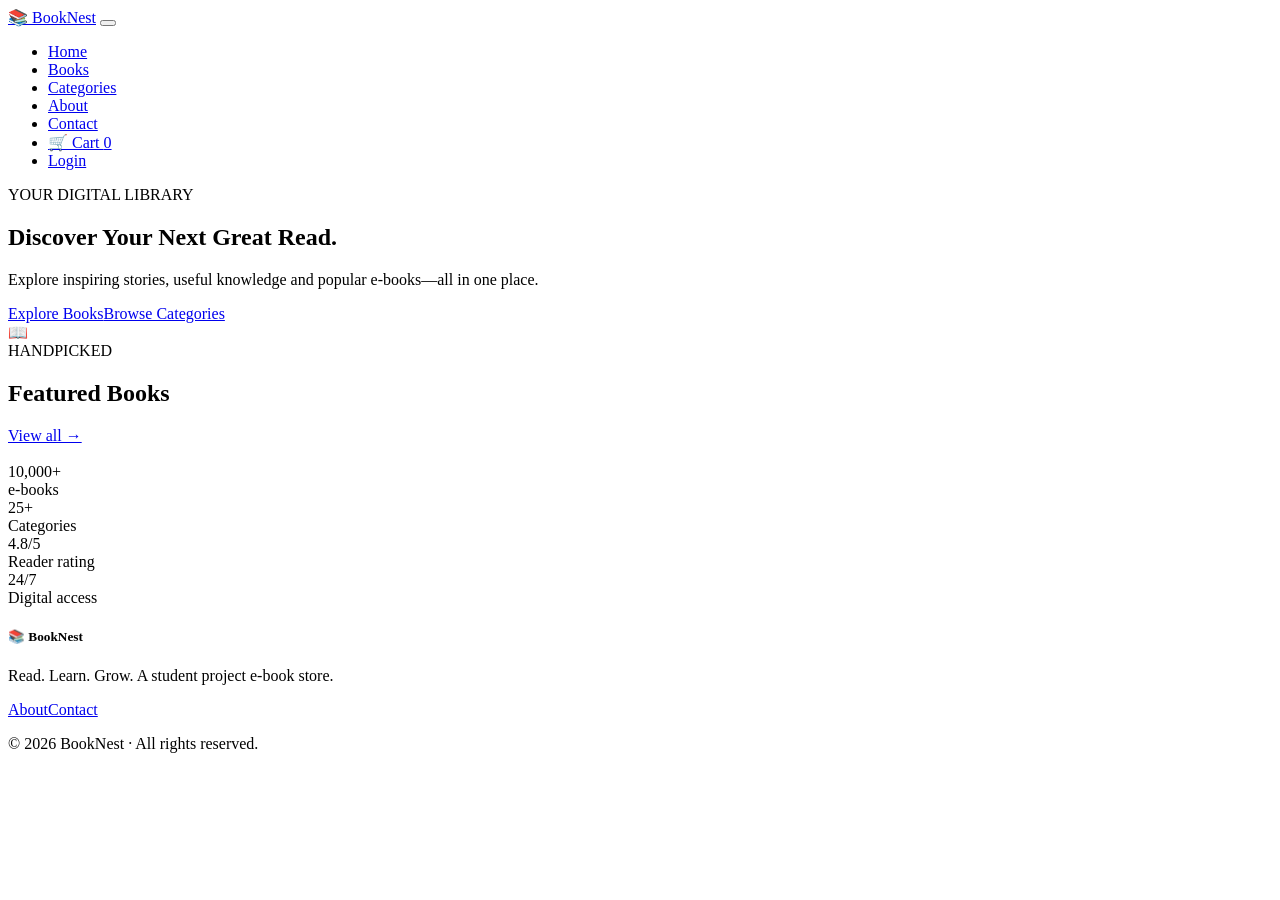
==== index.html @ 0b95d3c9 "Add files via upload" ====
<!doctype html><html lang="en">
<head>
    <meta charset="utf-8">
    <meta name="viewport" content="width=device-width,initial-scale=1">
    <title>Home | BookNest</title>
<link rel="stylesheet" href="css/bootstrap.min.css"><link rel="stylesheet" href="css/style.css"></head><body><nav class="navbar navbar-expand-lg bg-white sticky-top"><div class="container">
<a class="navbar-brand" href="index.html">📚 BookNest</a>
<button class="navbar-toggler" type="button" data-bs-toggle="collapse" data-bs-target="#nav"><span class="navbar-toggler-icon"></span></button>
<div class="collapse navbar-collapse" id="nav"><ul class="navbar-nav ms-auto align-items-lg-center gap-lg-2">
<li class="nav-item"><a class="nav-link active" href="index.html">Home</a></li>
<li class="nav-item"><a class="nav-link " href="books.html">Books</a></li>
<li class="nav-item"><a class="nav-link " href="categories.html">Categories</a></li>
<li class="nav-item"><a class="nav-link " href="about.html">About</a></li>
<li class="nav-item"><a class="nav-link " href="contact.html">Contact</a></li>
<li class="nav-item"><a class="nav-link" href="cart.html">🛒 Cart <span class="badge text-bg-primary cart-count">0</span></a></li>
<li class="nav-item"><a class="btn btn-outline-primary btn-sm px-3" href="login.html">Login</a></li>
</ul></div></div></nav><section class="hero"><div class="container"><div class="row align-items-center g-5"><div class="col-lg-7"><div class="eyebrow">YOUR DIGITAL LIBRARY</div><h1>Discover Your Next <span>Great Read.</span></h1><p class="lead text-secondary mt-4">Explore inspiring stories, useful knowledge and popular e-books—all in one place.</p><div class="mt-4"><a href="books.html" class="btn btn-primary btn-lg me-2">Explore Books</a><a href="categories.html" class="btn btn-outline-primary btn-lg">Browse Categories</a></div></div><div class="col-lg-5"><div class="hero-book">📖</div></div></div></div></section>
<section class="section-pad"><div class="container"><div class="d-flex justify-content-between align-items-end mb-4"><div><div class="eyebrow">HANDPICKED</div><h2 class="section-title">Featured Books</h2></div><a href="books.html" class="text-decoration-none fw-bold">View all →</a></div><div id="featuredBooks" class="row row-cols-1 row-cols-sm-2 row-cols-lg-4 g-4"></div></div></section><br>

<section class="stat-strip py-5"><div class="container"><div class="row text-center g-4"><div class="col-6 col-lg-3"><div class="stat-number">10,000+</div><div>e-books</div></div><div class="col-6 col-lg-3"><div class="stat-number">25+</div><div>Categories</div></div><div class="col-6 col-lg-3"><div class="stat-number">4.8/5</div><div>Reader rating</div></div><div class="col-6 col-lg-3"><div class="stat-number">24/7</div><div>Digital access</div></div></div></div></section><footer><div class="container"><div class="row g-4"><div class="col-md-6"><h5 class="text-white">📚 BookNest</h5><p>Read. Learn. Grow. A student project e-book store.</p></div><div class="col-md-6 text-md-end"><a href="about.html" class="text-decoration-none text-light me-3">About</a><a href="contact.html" class="text-decoration-none text-light">Contact</a><p class="mt-3 mb-0 small">© 2026 BookNest · All rights reserved.</p></div></div></div></footer>
<script src="bootstrap.bundle.min.js"></script><script src="js/script.js"></script></body></html>
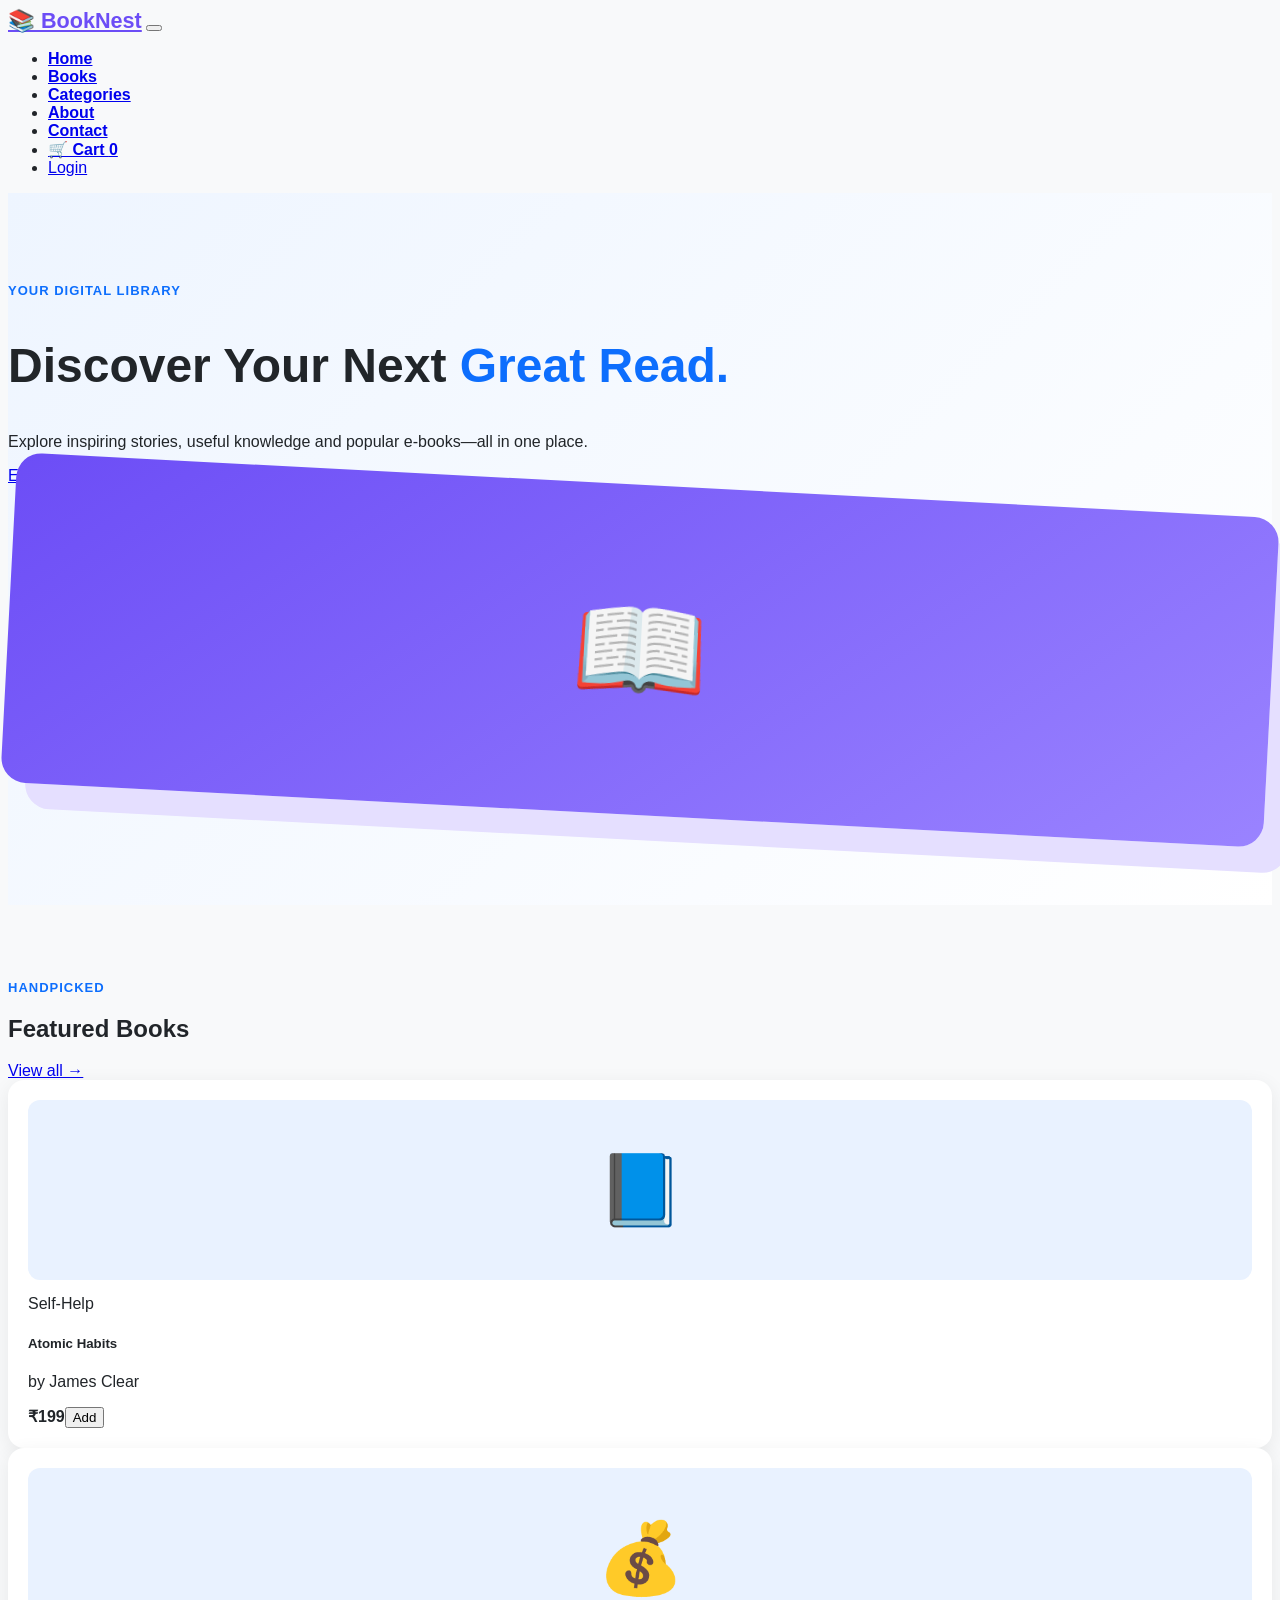
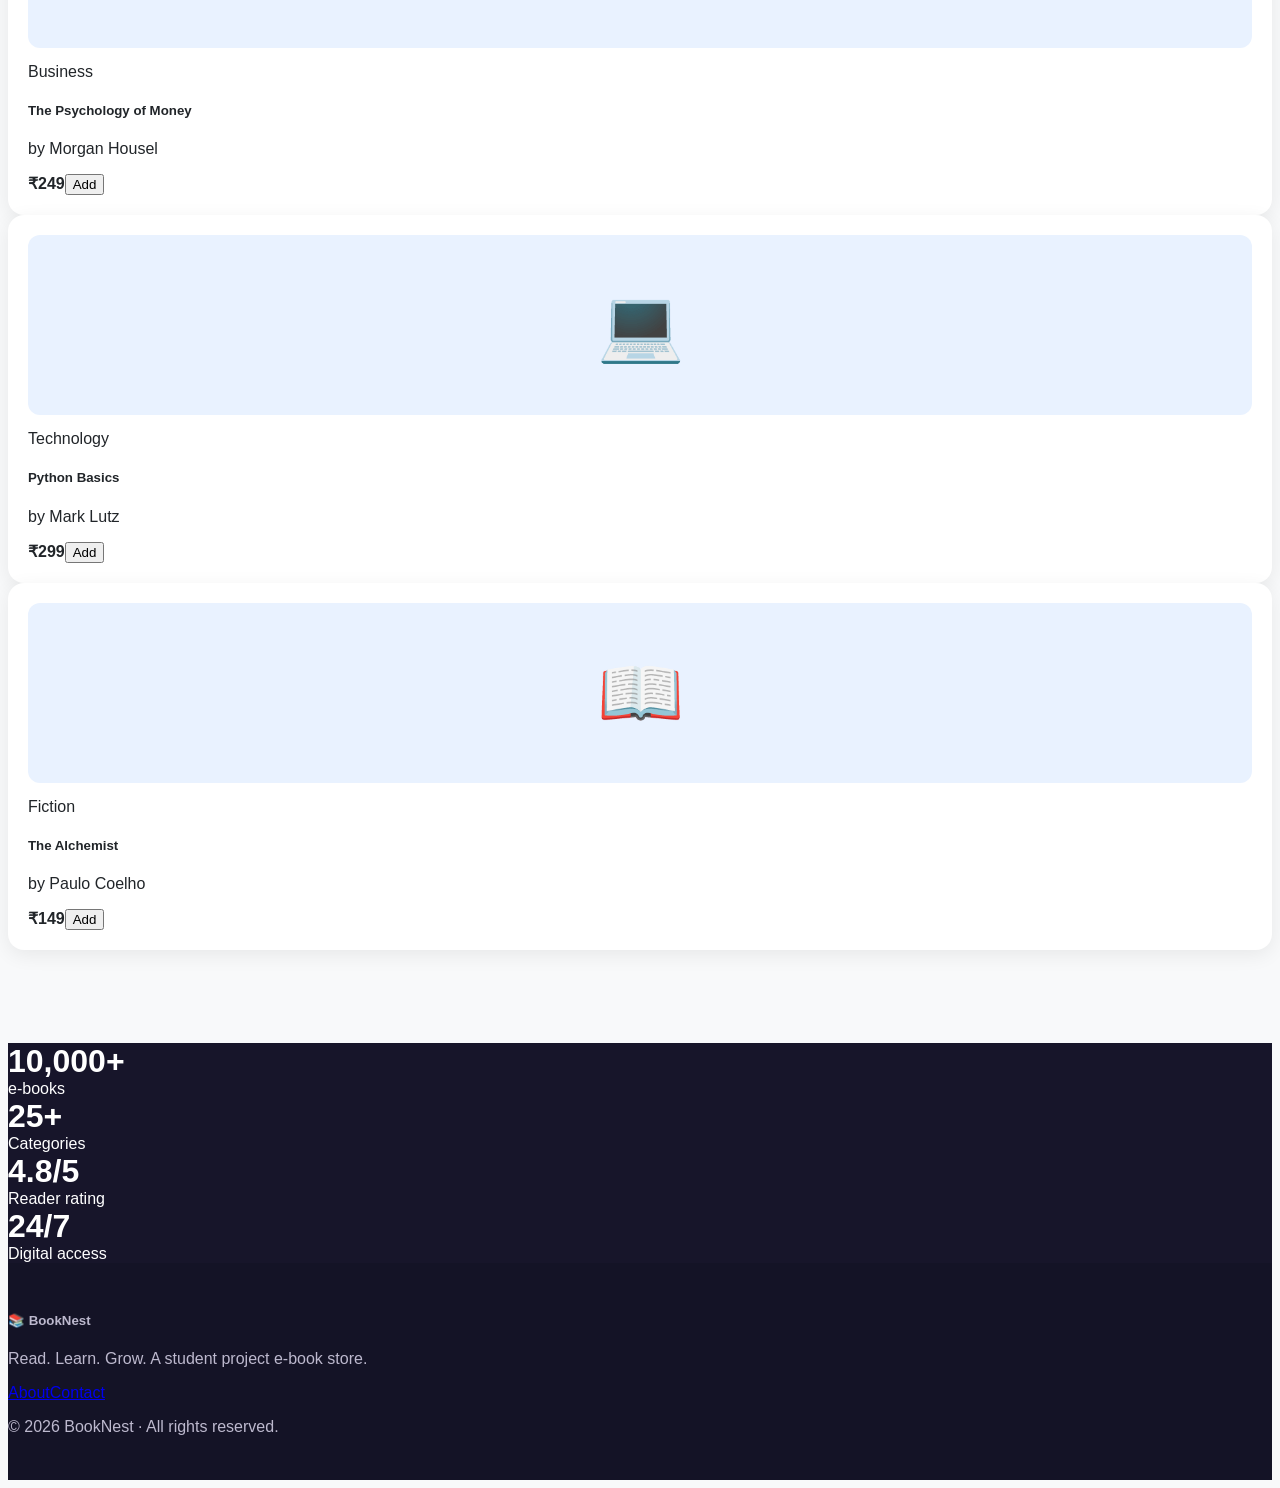
==== commit 55292886: "Initial commit" ====
--- a/index.html
+++ b/index.html
@@ -1,21 +1,21 @@
-<!doctype html><html lang="en">
-<head>
-    <meta charset="utf-8">
-    <meta name="viewport" content="width=device-width,initial-scale=1">
-    <title>Home | BookNest</title>
-<link rel="stylesheet" href="css/bootstrap.min.css"><link rel="stylesheet" href="css/style.css"></head><body><nav class="navbar navbar-expand-lg bg-white sticky-top"><div class="container">
-<a class="navbar-brand" href="index.html">📚 BookNest</a>
-<button class="navbar-toggler" type="button" data-bs-toggle="collapse" data-bs-target="#nav"><span class="navbar-toggler-icon"></span></button>
-<div class="collapse navbar-collapse" id="nav"><ul class="navbar-nav ms-auto align-items-lg-center gap-lg-2">
-<li class="nav-item"><a class="nav-link active" href="index.html">Home</a></li>
-<li class="nav-item"><a class="nav-link " href="books.html">Books</a></li>
-<li class="nav-item"><a class="nav-link " href="categories.html">Categories</a></li>
-<li class="nav-item"><a class="nav-link " href="about.html">About</a></li>
-<li class="nav-item"><a class="nav-link " href="contact.html">Contact</a></li>
-<li class="nav-item"><a class="nav-link" href="cart.html">🛒 Cart <span class="badge text-bg-primary cart-count">0</span></a></li>
-<li class="nav-item"><a class="btn btn-outline-primary btn-sm px-3" href="login.html">Login</a></li>
-</ul></div></div></nav><section class="hero"><div class="container"><div class="row align-items-center g-5"><div class="col-lg-7"><div class="eyebrow">YOUR DIGITAL LIBRARY</div><h1>Discover Your Next <span>Great Read.</span></h1><p class="lead text-secondary mt-4">Explore inspiring stories, useful knowledge and popular e-books—all in one place.</p><div class="mt-4"><a href="books.html" class="btn btn-primary btn-lg me-2">Explore Books</a><a href="categories.html" class="btn btn-outline-primary btn-lg">Browse Categories</a></div></div><div class="col-lg-5"><div class="hero-book">📖</div></div></div></div></section>
-<section class="section-pad"><div class="container"><div class="d-flex justify-content-between align-items-end mb-4"><div><div class="eyebrow">HANDPICKED</div><h2 class="section-title">Featured Books</h2></div><a href="books.html" class="text-decoration-none fw-bold">View all →</a></div><div id="featuredBooks" class="row row-cols-1 row-cols-sm-2 row-cols-lg-4 g-4"></div></div></section><br>
-
-<section class="stat-strip py-5"><div class="container"><div class="row text-center g-4"><div class="col-6 col-lg-3"><div class="stat-number">10,000+</div><div>e-books</div></div><div class="col-6 col-lg-3"><div class="stat-number">25+</div><div>Categories</div></div><div class="col-6 col-lg-3"><div class="stat-number">4.8/5</div><div>Reader rating</div></div><div class="col-6 col-lg-3"><div class="stat-number">24/7</div><div>Digital access</div></div></div></div></section><footer><div class="container"><div class="row g-4"><div class="col-md-6"><h5 class="text-white">📚 BookNest</h5><p>Read. Learn. Grow. A student project e-book store.</p></div><div class="col-md-6 text-md-end"><a href="about.html" class="text-decoration-none text-light me-3">About</a><a href="contact.html" class="text-decoration-none text-light">Contact</a><p class="mt-3 mb-0 small">© 2026 BookNest · All rights reserved.</p></div></div></div></footer>
-<script src="bootstrap.bundle.min.js"></script><script src="js/script.js"></script></body></html>
+<!doctype html><html lang="en">
+<head>
+    <meta charset="utf-8">
+    <meta name="viewport" content="width=device-width,initial-scale=1">
+    <title>Home | BookNest</title>
+<link rel="stylesheet" href="css/bootstrap.min.css"><link rel="stylesheet" href="css/style.css"></head><body><nav class="navbar navbar-expand-lg bg-white sticky-top"><div class="container">
+<a class="navbar-brand" href="index.html">📚 BookNest</a>
+<button class="navbar-toggler" type="button" data-bs-toggle="collapse" data-bs-target="#nav"><span class="navbar-toggler-icon"></span></button>
+<div class="collapse navbar-collapse" id="nav"><ul class="navbar-nav ms-auto align-items-lg-center gap-lg-2">
+<li class="nav-item"><a class="nav-link active" href="index.html">Home</a></li>
+<li class="nav-item"><a class="nav-link " href="books.html">Books</a></li>
+<li class="nav-item"><a class="nav-link " href="categories.html">Categories</a></li>
+<li class="nav-item"><a class="nav-link " href="about.html">About</a></li>
+<li class="nav-item"><a class="nav-link " href="contact.html">Contact</a></li>
+<li class="nav-item"><a class="nav-link" href="cart.html">🛒 Cart <span class="badge text-bg-primary cart-count">0</span></a></li>
+<li class="nav-item"><a class="btn btn-outline-primary btn-sm px-3" href="login.html">Login</a></li>
+</ul></div></div></nav><section class="hero"><div class="container"><div class="row align-items-center g-5"><div class="col-lg-7"><div class="eyebrow">YOUR DIGITAL LIBRARY</div><h1>Discover Your Next <span>Great Read.</span></h1><p class="lead text-secondary mt-4">Explore inspiring stories, useful knowledge and popular e-books—all in one place.</p><div class="mt-4"><a href="books.html" class="btn btn-primary btn-lg me-2">Explore Books</a><a href="categories.html" class="btn btn-outline-primary btn-lg">Browse Categories</a></div></div><div class="col-lg-5"><div class="hero-book">📖</div></div></div></div></section>
+<section class="section-pad"><div class="container"><div class="d-flex justify-content-between align-items-end mb-4"><div><div class="eyebrow">HANDPICKED</div><h2 class="section-title">Featured Books</h2></div><a href="books.html" class="text-decoration-none fw-bold">View all →</a></div><div id="featuredBooks" class="row row-cols-1 row-cols-sm-2 row-cols-lg-4 g-4"></div></div></section><br>
+
+<section class="stat-strip py-5"><div class="container"><div class="row text-center g-4"><div class="col-6 col-lg-3"><div class="stat-number">10,000+</div><div>e-books</div></div><div class="col-6 col-lg-3"><div class="stat-number">25+</div><div>Categories</div></div><div class="col-6 col-lg-3"><div class="stat-number">4.8/5</div><div>Reader rating</div></div><div class="col-6 col-lg-3"><div class="stat-number">24/7</div><div>Digital access</div></div></div></div></section><footer><div class="container"><div class="row g-4"><div class="col-md-6"><h5 class="text-white">📚 BookNest</h5><p>Read. Learn. Grow. A student project e-book store.</p></div><div class="col-md-6 text-md-end"><a href="about.html" class="text-decoration-none text-light me-3">About</a><a href="contact.html" class="text-decoration-none text-light">Contact</a><p class="mt-3 mb-0 small">© 2026 BookNest · All rights reserved.</p></div></div></div></footer>
+<script src="bootstrap.bundle.min.js"></script><script src="js/script.js"></script></body></html>
--- a/css/style.css
+++ b/css/style.css
@@ -0,0 +1,22 @@
+
+:root{--primary:#6c4df6;--secondary:#ffb84d;--dark:#17152a;--soft:#f7f5ff}
+body{font-family:Arial,sans-serif;background:#f8f9fa;color:#212529;display:flex;flex-direction:column;min-height:100vh}
+.navbar-brand{font-weight:700}
+.navbar-brand{font-weight:800;color:var(--primary)!important;font-size:1.35rem}
+.nav-link{font-weight:600}
+.hero{padding:90px 0;background:linear-gradient(135deg,#eef5ff,#fff)}
+.hero h1{font-size:48px;font-weight:700}.hero h1 span{color:#0d6efd}
+.hero-book{min-height:330px;background:linear-gradient(145deg,#6c4df6,#9a83ff);border-radius:25px;display:flex;align-items:center;justify-content:center;color:white;font-size:110px;box-shadow:25px 25px 0 #e5dfff;transform:rotate(3deg)}
+.section-pad{padding:75px 0}
+.page-banner{padding:55px 0;background:#eef5ff}
+.eyebrow{font-size:13px;font-weight:700;color:#0d6efd;letter-spacing:1px}
+.section-title{font-weight:700}
+.book-card,.feature-card,.category-card,.form-card{background:#fff;border-radius:16px;padding:20px;box-shadow:0 5px 20px rgba(0,0,0,.07);height:100%}
+.book-cover{height:180px;border-radius:12px;background:#e9f2ff;display:flex;align-items:center;justify-content:center;font-size:70px;margin-bottom:15px}
+.stat-strip{background:var(--dark);color:#fff}
+.stat-number{font-size:2rem;font-weight:800}
+footer{background:#141326;color:#bdb9ce;padding:28px 0;margin-top:auto}
+.form-control,.form-select{margin-bottom:12px}.error-msg{font-size:14px;color:#dc3545;margin-top:-5px;margin-bottom:10px}
+.success-box{display:none}
+.category-card{text-decoration:none;color:inherit}
+.category-icon{font-size:45px;margin-bottom:10px}
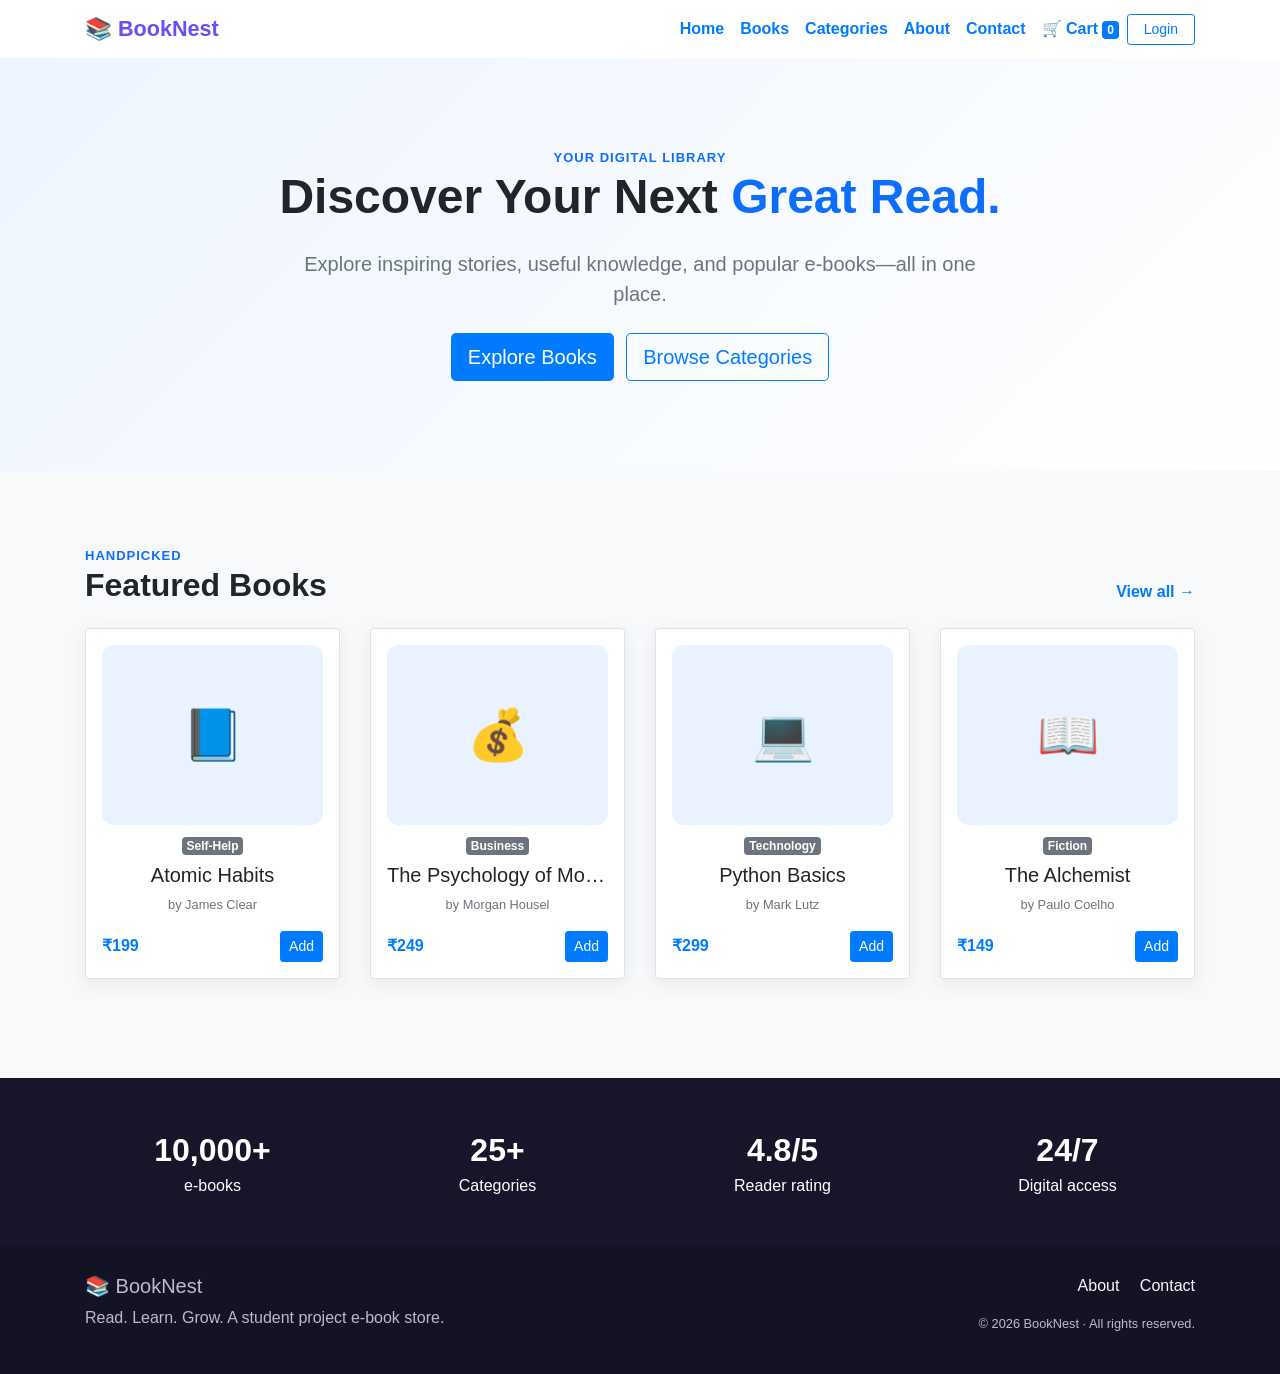
==== commit 59746c5d: "refactor: downgrade Bootstrap to v4.2.1 and add custom site-wide CSS and JavaScript files" ====
--- a/index.html
+++ b/index.html
@@ -1,21 +1,110 @@
-<!doctype html><html lang="en">
+<!doctype html>
+<html lang="en">
 <head>
     <meta charset="utf-8">
-    <meta name="viewport" content="width=device-width,initial-scale=1">
+    <meta name="viewport" content="width=device-width, initial-scale=1">
     <title>Home | BookNest</title>
-<link rel="stylesheet" href="css/bootstrap.min.css"><link rel="stylesheet" href="css/style.css"></head><body><nav class="navbar navbar-expand-lg bg-white sticky-top"><div class="container">
-<a class="navbar-brand" href="index.html">📚 BookNest</a>
-<button class="navbar-toggler" type="button" data-bs-toggle="collapse" data-bs-target="#nav"><span class="navbar-toggler-icon"></span></button>
-<div class="collapse navbar-collapse" id="nav"><ul class="navbar-nav ms-auto align-items-lg-center gap-lg-2">
-<li class="nav-item"><a class="nav-link active" href="index.html">Home</a></li>
-<li class="nav-item"><a class="nav-link " href="books.html">Books</a></li>
-<li class="nav-item"><a class="nav-link " href="categories.html">Categories</a></li>
-<li class="nav-item"><a class="nav-link " href="about.html">About</a></li>
-<li class="nav-item"><a class="nav-link " href="contact.html">Contact</a></li>
-<li class="nav-item"><a class="nav-link" href="cart.html">🛒 Cart <span class="badge text-bg-primary cart-count">0</span></a></li>
-<li class="nav-item"><a class="btn btn-outline-primary btn-sm px-3" href="login.html">Login</a></li>
-</ul></div></div></nav><section class="hero"><div class="container"><div class="row align-items-center g-5"><div class="col-lg-7"><div class="eyebrow">YOUR DIGITAL LIBRARY</div><h1>Discover Your Next <span>Great Read.</span></h1><p class="lead text-secondary mt-4">Explore inspiring stories, useful knowledge and popular e-books—all in one place.</p><div class="mt-4"><a href="books.html" class="btn btn-primary btn-lg me-2">Explore Books</a><a href="categories.html" class="btn btn-outline-primary btn-lg">Browse Categories</a></div></div><div class="col-lg-5"><div class="hero-book">📖</div></div></div></div></section>
-<section class="section-pad"><div class="container"><div class="d-flex justify-content-between align-items-end mb-4"><div><div class="eyebrow">HANDPICKED</div><h2 class="section-title">Featured Books</h2></div><a href="books.html" class="text-decoration-none fw-bold">View all →</a></div><div id="featuredBooks" class="row row-cols-1 row-cols-sm-2 row-cols-lg-4 g-4"></div></div></section><br>
+    <link href="bootstrap4.2.1/css/bootstrap.min.css" rel="stylesheet">
+    <link href="css/style.css" rel="stylesheet">
+</head>
+<body>
+    <!-- Navbar -->
+    <nav class="navbar navbar-expand-lg bg-white sticky-top">
+        <div class="container">
+            <a class="navbar-brand" href="index.html">📚 BookNest</a>
+            <button class="navbar-toggler" type="button" data-toggle="collapse" data-target="#nav">
+                <span class="navbar-toggler-icon"></span>
+            </button>
+            <div class="collapse navbar-collapse" id="nav">
+                <ul class="navbar-nav ml-auto align-items-center">
+                    <li class="nav-item"><a class="nav-link active" href="index.html">Home</a></li>
+                    <li class="nav-item"><a class="nav-link" href="books.html">Books</a></li>
+                    <li class="nav-item"><a class="nav-link" href="categories.html">Categories</a></li>
+                    <li class="nav-item"><a class="nav-link" href="about.html">About</a></li>
+                    <li class="nav-item"><a class="nav-link" href="contact.html">Contact</a></li>
+                    <li class="nav-item"><a class="nav-link" href="cart.html">🛒 Cart <span class="badge badge-primary cart-count">0</span></a></li>
+                    <li class="nav-item"><a class="btn btn-outline-primary btn-sm px-3" href="login.html">Login</a></li>
+                </ul>
+            </div>
+        </div>
+    </nav>
 
-<section class="stat-strip py-5"><div class="container"><div class="row text-center g-4"><div class="col-6 col-lg-3"><div class="stat-number">10,000+</div><div>e-books</div></div><div class="col-6 col-lg-3"><div class="stat-number">25+</div><div>Categories</div></div><div class="col-6 col-lg-3"><div class="stat-number">4.8/5</div><div>Reader rating</div></div><div class="col-6 col-lg-3"><div class="stat-number">24/7</div><div>Digital access</div></div></div></div></section><footer><div class="container"><div class="row g-4"><div class="col-md-6"><h5 class="text-white">📚 BookNest</h5><p>Read. Learn. Grow. A student project e-book store.</p></div><div class="col-md-6 text-md-end"><a href="about.html" class="text-decoration-none text-light me-3">About</a><a href="contact.html" class="text-decoration-none text-light">Contact</a><p class="mt-3 mb-0 small">© 2026 BookNest · All rights reserved.</p></div></div></div></footer>
-<script src="bootstrap.bundle.min.js"></script><script src="js/script.js"></script></body></html>
+    <!-- Hero Section (No Image) -->
+    <section class="hero text-center">
+        <div class="container">
+            <div class="row justify-content-center">
+                <div class="col-lg-8">
+                    <div class="eyebrow">YOUR DIGITAL LIBRARY</div>
+                    <h1 class="mb-4">Discover Your Next <span>Great Read.</span></h1>
+                    <p class="lead text-secondary mb-4">Explore inspiring stories, useful knowledge, and popular e-books—all in one place.</p>
+                    <div>
+                        <a href="books.html" class="btn btn-primary btn-lg mr-2">Explore Books</a>
+                        <a href="categories.html" class="btn btn-outline-primary btn-lg">Browse Categories</a>
+                    </div>
+                </div>
+            </div>
+        </div>
+    </section>
+
+    <!-- Featured Books Section -->
+    <section class="section-pad">
+        <div class="container">
+            <div class="d-flex justify-content-between align-items-end mb-4">
+                <div>
+                    <div class="eyebrow">HANDPICKED</div>
+                    <h2 class="section-title m-0">Featured Books</h2>
+                </div>
+                <a href="books.html" class="font-weight-bold">View all →</a>
+            </div>
+            <div id="featuredBooks" class="row">
+                <!-- Dynamically filled by script.js -->
+            </div>
+        </div>
+    </section>
+
+    <!-- Stats Strip -->
+    <section class="stat-strip py-5 text-center">
+        <div class="container">
+            <div class="row">
+                <div class="col-6 col-lg-3">
+                    <div class="stat-number">10,000+</div>
+                    <div>e-books</div>
+                </div>
+                <div class="col-6 col-lg-3">
+                    <div class="stat-number">25+</div>
+                    <div>Categories</div>
+                </div>
+                <div class="col-6 col-lg-3">
+                    <div class="stat-number">4.8/5</div>
+                    <div>Reader rating</div>
+                </div>
+                <div class="col-6 col-lg-3">
+                    <div class="stat-number">24/7</div>
+                    <div>Digital access</div>
+                </div>
+            </div>
+        </div>
+    </section>
+
+    <!-- Footer -->
+    <footer>
+        <div class="container">
+            <div class="row">
+                <div class="col-md-6">
+                    <h5>📚 BookNest</h5>
+                    <p>Read. Learn. Grow. A student project e-book store.</p>
+                </div>
+                <div class="col-md-6 text-md-right">
+                    <a href="about.html" class="text-light mr-3">About</a>
+                    <a href="contact.html" class="text-light">Contact</a>
+                    <p class="mt-3 mb-0 small">© 2026 BookNest · All rights reserved.</p>
+                </div>
+            </div>
+        </div>
+    </footer>
+
+    <script src="jquery-3.7.1.min.js"></script>
+    <script src="bootstrap4.2.1/js/bootstrap.bundle.min.js"></script>
+    <script src="js/script.js"></script>
+</body>
+</html>
--- a/css/style.css
+++ b/css/style.css
@@ -1,22 +1,116 @@
+:root {
+  --primary: #6c4df6;
+  --secondary: #ffb84d;
+  --dark: #17152a;
+  --soft: #f7f5ff;
+}
 
-:root{--primary:#6c4df6;--secondary:#ffb84d;--dark:#17152a;--soft:#f7f5ff}
-body{font-family:Arial,sans-serif;background:#f8f9fa;color:#212529;display:flex;flex-direction:column;min-height:100vh}
-.navbar-brand{font-weight:700}
-.navbar-brand{font-weight:800;color:var(--primary)!important;font-size:1.35rem}
-.nav-link{font-weight:600}
-.hero{padding:90px 0;background:linear-gradient(135deg,#eef5ff,#fff)}
-.hero h1{font-size:48px;font-weight:700}.hero h1 span{color:#0d6efd}
-.hero-book{min-height:330px;background:linear-gradient(145deg,#6c4df6,#9a83ff);border-radius:25px;display:flex;align-items:center;justify-content:center;color:white;font-size:110px;box-shadow:25px 25px 0 #e5dfff;transform:rotate(3deg)}
-.section-pad{padding:75px 0}
-.page-banner{padding:55px 0;background:#eef5ff}
-.eyebrow{font-size:13px;font-weight:700;color:#0d6efd;letter-spacing:1px}
-.section-title{font-weight:700}
-.book-card,.feature-card,.category-card,.form-card{background:#fff;border-radius:16px;padding:20px;box-shadow:0 5px 20px rgba(0,0,0,.07);height:100%}
-.book-cover{height:180px;border-radius:12px;background:#e9f2ff;display:flex;align-items:center;justify-content:center;font-size:70px;margin-bottom:15px}
-.stat-strip{background:var(--dark);color:#fff}
-.stat-number{font-size:2rem;font-weight:800}
-footer{background:#141326;color:#bdb9ce;padding:28px 0;margin-top:auto}
-.form-control,.form-select{margin-bottom:12px}.error-msg{font-size:14px;color:#dc3545;margin-top:-5px;margin-bottom:10px}
-.success-box{display:none}
-.category-card{text-decoration:none;color:inherit}
-.category-icon{font-size:45px;margin-bottom:10px}
+body {
+  font-family: Arial, sans-serif;
+  background: #f8f9fa;
+  color: #212529;
+  display: flex;
+  flex-direction: column;
+  min-height: 100vh;
+}
+
+.navbar-brand {
+  font-weight: 800;
+  color: var(--primary) !important;
+  font-size: 1.35rem;
+}
+
+.nav-link {
+  font-weight: 600;
+}
+
+.hero {
+  padding: 90px 0;
+  background: linear-gradient(135deg, #eef5ff, #fff);
+}
+
+.hero h1 {
+  font-size: 48px;
+  font-weight: 700;
+}
+
+.hero h1 span {
+  color: #0d6efd;
+}
+
+.section-pad {
+  padding: 75px 0;
+}
+
+.page-banner {
+  padding: 55px 0;
+  background: #eef5ff;
+}
+
+.eyebrow {
+  font-size: 13px;
+  font-weight: 700;
+  color: #0d6efd;
+  letter-spacing: 1px;
+}
+
+.section-title {
+  font-weight: 700;
+}
+
+.book-card, .feature-card, .category-card, .form-card {
+  background: #fff;
+  border-radius: 16px;
+  padding: 20px;
+  box-shadow: 0 5px 20px rgba(0,0,0,.07);
+  height: 100%;
+}
+
+.book-cover {
+  height: 180px;
+  border-radius: 12px;
+  background: #e9f2ff;
+  display: flex;
+  align-items: center;
+  justify-content: center;
+  font-size: 70px;
+  margin-bottom: 15px;
+}
+
+.stat-strip {
+  background: var(--dark);
+  color: #fff;
+}
+
+.stat-number {
+  font-size: 2rem;
+  font-weight: 800;
+}
+
+footer {
+  background: #141326;
+  color: #bdb9ce;
+  padding: 28px 0;
+  margin-top: auto;
+}
+
+.form-control, .form-select {
+  margin-bottom: 12px;
+}
+
+.error-msg {
+  font-size: 14px;
+  color: #dc3545;
+  margin-top: -5px;
+  margin-bottom: 10px;
+}
+
+.category-card {
+  text-decoration: none;
+  color: inherit;
+}
+
+.category-icon {
+  font-size: 45px;
+  margin-bottom: 10px;
+}
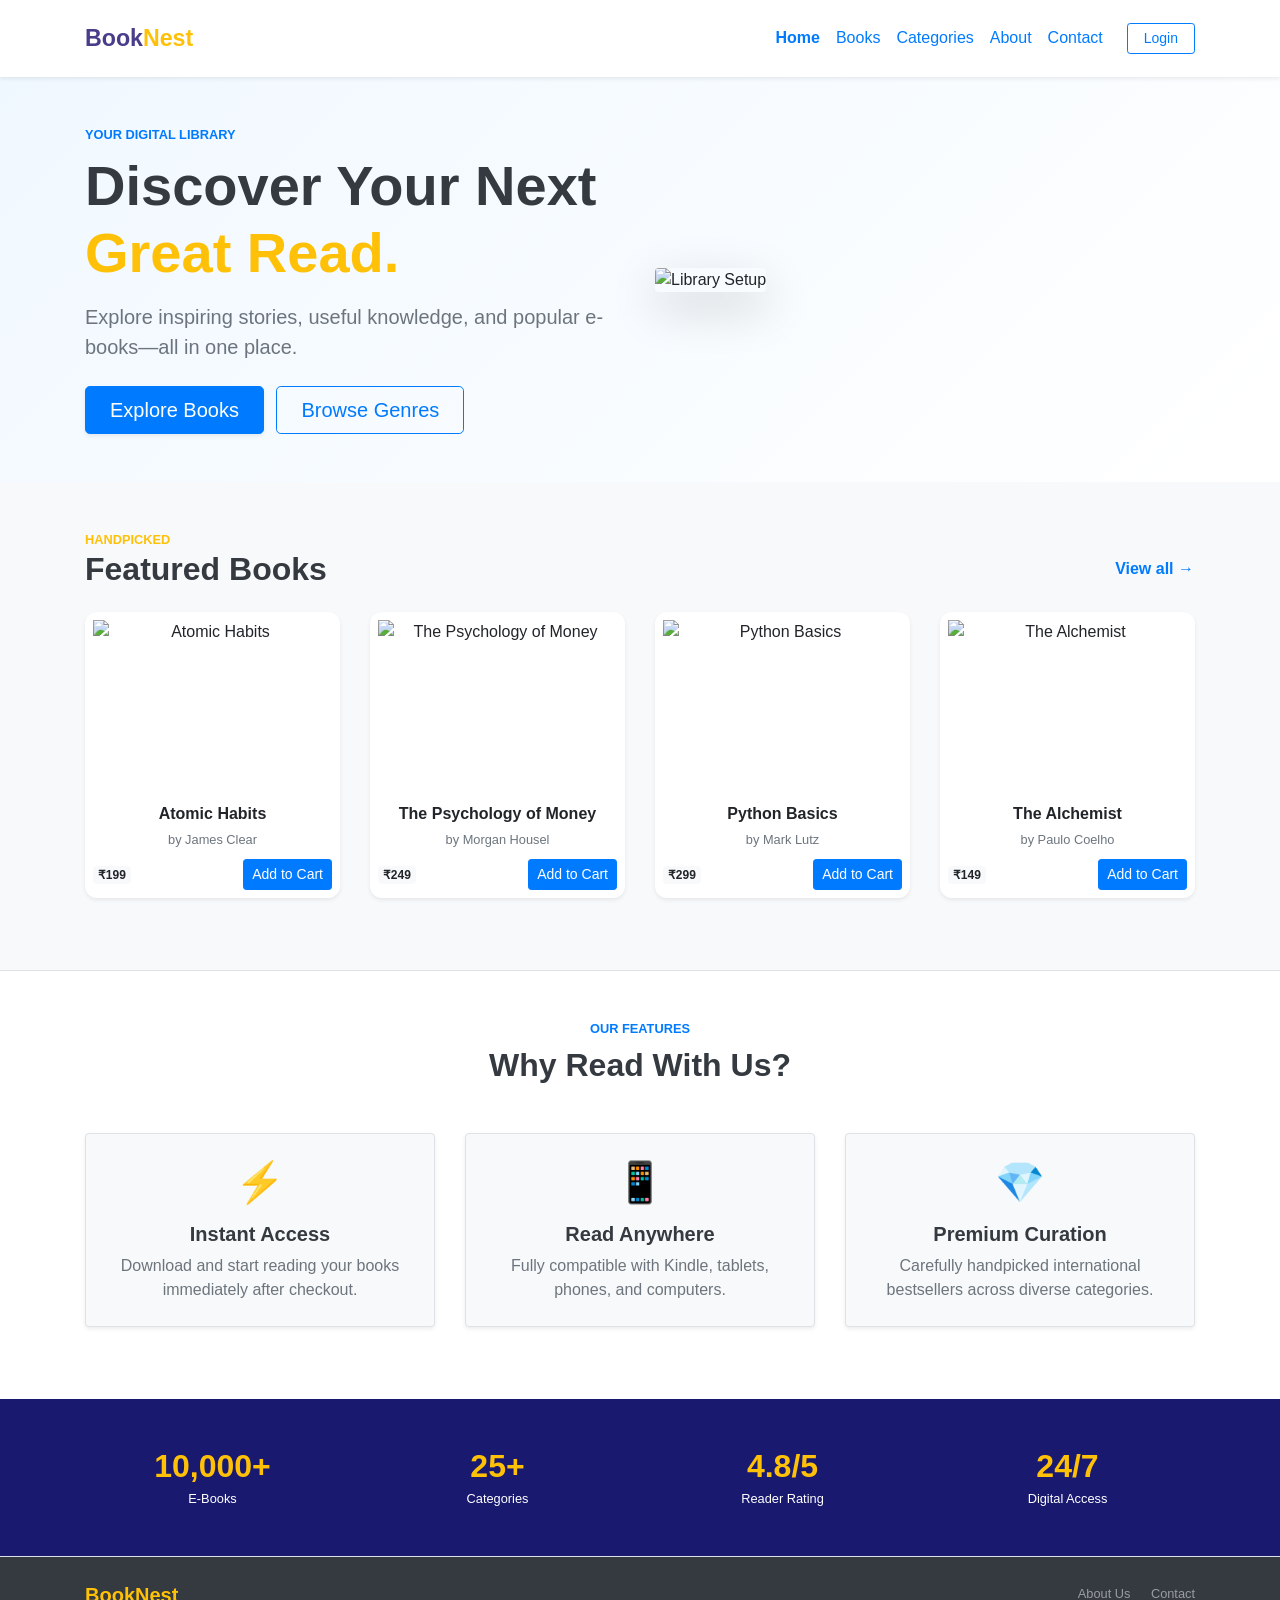
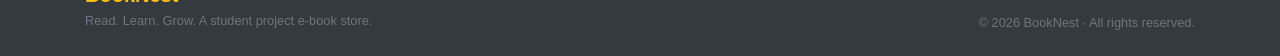
==== commit 271db8a9: "refactor: reorganize project structure by adding centralized CSS and JS files while removing obsolet" ====
--- a/index.html
+++ b/index.html
@@ -1,4 +1,5 @@
 <!doctype html>
+<!-- BookNest - Home Page (index.html) - Structured with Bootstrap 4.2.1 -->
 <html lang="en">
 <head>
     <meta charset="utf-8">
@@ -7,97 +8,130 @@
     <link href="bootstrap4.2.1/css/bootstrap.min.css" rel="stylesheet">
     <link href="css/style.css" rel="stylesheet">
 </head>
-<body>
+<body class="bg-light">
     <!-- Navbar -->
-    <nav class="navbar navbar-expand-lg bg-white sticky-top">
+    <nav class="navbar navbar-expand-lg bg-white sticky-top shadow-sm py-3">
         <div class="container">
-            <a class="navbar-brand" href="index.html">📚 BookNest</a>
-            <button class="navbar-toggler" type="button" data-toggle="collapse" data-target="#nav">
+            <a class="navbar-brand text-primary font-weight-bold" href="index.html">Book<span class="text-warning">Nest</span></a>
+            <button class="navbar-toggler navbar-light" type="button" data-toggle="collapse" data-target="#nav">
                 <span class="navbar-toggler-icon"></span>
             </button>
             <div class="collapse navbar-collapse" id="nav">
                 <ul class="navbar-nav ml-auto align-items-center">
-                    <li class="nav-item"><a class="nav-link active" href="index.html">Home</a></li>
+                    <li class="nav-item"><a class="nav-link active font-weight-bold text-primary" href="index.html">Home</a></li>
                     <li class="nav-item"><a class="nav-link" href="books.html">Books</a></li>
                     <li class="nav-item"><a class="nav-link" href="categories.html">Categories</a></li>
                     <li class="nav-item"><a class="nav-link" href="about.html">About</a></li>
                     <li class="nav-item"><a class="nav-link" href="contact.html">Contact</a></li>
-                    <li class="nav-item"><a class="nav-link" href="cart.html">🛒 Cart <span class="badge badge-primary cart-count">0</span></a></li>
-                    <li class="nav-item"><a class="btn btn-outline-primary btn-sm px-3" href="login.html">Login</a></li>
+                    <li class="nav-item"><a class="btn btn-outline-primary btn-sm px-3 ml-lg-3" href="login.html">Login</a></li>
                 </ul>
             </div>
         </div>
     </nav>
 
-    <!-- Hero Section (No Image) -->
-    <section class="hero text-center">
+    <!-- Hero Section -->
+    <section class="hero py-5">
         <div class="container">
-            <div class="row justify-content-center">
-                <div class="col-lg-8">
-                    <div class="eyebrow">YOUR DIGITAL LIBRARY</div>
-                    <h1 class="mb-4">Discover Your Next <span>Great Read.</span></h1>
-                    <p class="lead text-secondary mb-4">Explore inspiring stories, useful knowledge, and popular e-books—all in one place.</p>
-                    <div>
-                        <a href="books.html" class="btn btn-primary btn-lg mr-2">Explore Books</a>
-                        <a href="categories.html" class="btn btn-outline-primary btn-lg">Browse Categories</a>
+            <div class="row align-items-center">
+                <div class="col-md-6 mb-4 mb-md-0">
+                    <div class="text-uppercase text-primary small font-weight-bold mb-2">Your Digital Library</div>
+                    <h1 class="display-4 font-weight-bold mb-3 text-dark">Discover Your Next <span class="text-warning">Great Read.</span></h1>
+                    <p class="lead text-muted mb-4">Explore inspiring stories, useful knowledge, and popular e-books—all in one place.</p>
+                    <a href="books.html" class="btn btn-primary btn-lg px-4 mr-2 shadow-sm">Explore Books</a>
+                    <a href="categories.html" class="btn btn-outline-primary btn-lg px-4">Browse Genres</a>
+                </div>
+                <div class="col-md-6 d-none d-md-block">
+                    <img src="https://images.unsplash.com/photo-1524995997946-a1c2e315a42f?q=80&w=600&auto=format&fit=crop" class="img-fluid rounded shadow-lg" alt="Library Setup">
+                </div>
+            </div>
+        </div>
+    </section>
+
+    <!-- Featured Books Section -->
+    <section class="py-5">
+        <div class="container">
+            <div class="d-flex justify-content-between align-items-end mb-4">
+                <div>
+                    <div class="text-uppercase text-warning small font-weight-bold">Handpicked</div>
+                    <h2 class="font-weight-bold text-dark m-0">Featured Books</h2>
+                </div>
+                <a href="books.html" class="btn btn-link text-primary font-weight-bold px-0">View all →</a>
+            </div>
+            <div id="featuredBooks" class="row">
+                <!-- Loaded dynamically by script.js -->
+            </div>
+        </div>
+    </section>
+
+    <!-- Features Section -->
+    <section class="py-5 bg-white border-top">
+        <div class="container">
+            <div class="text-center mb-5">
+                <div class="text-uppercase text-primary small font-weight-bold mb-2">Our Features</div>
+                <h2 class="font-weight-bold text-dark">Why Read With Us?</h2>
+            </div>
+            <div class="row">
+                <div class="col-md-4 mb-4 text-center">
+                    <div class="p-4 border rounded shadow-sm bg-light h-100">
+                        <div class="h1 text-primary mb-3">⚡</div>
+                        <h5 class="font-weight-bold text-dark">Instant Access</h5>
+                        <p class="text-muted mb-0">Download and start reading your books immediately after checkout.</p>
+                    </div>
+                </div>
+                <div class="col-md-4 mb-4 text-center">
+                    <div class="p-4 border rounded shadow-sm bg-light h-100">
+                        <div class="h1 text-primary mb-3">📱</div>
+                        <h5 class="font-weight-bold text-dark">Read Anywhere</h5>
+                        <p class="text-muted mb-0">Fully compatible with Kindle, tablets, phones, and computers.</p>
+                    </div>
+                </div>
+                <div class="col-md-4 mb-4 text-center">
+                    <div class="p-4 border rounded shadow-sm bg-light h-100">
+                        <div class="h1 text-primary mb-3">💎</div>
+                        <h5 class="font-weight-bold text-dark">Premium Curation</h5>
+                        <p class="text-muted mb-0">Carefully handpicked international bestsellers across diverse categories.</p>
                     </div>
                 </div>
             </div>
         </div>
     </section>
 
-    <!-- Featured Books Section -->
-    <section class="section-pad">
-        <div class="container">
-            <div class="d-flex justify-content-between align-items-end mb-4">
-                <div>
-                    <div class="eyebrow">HANDPICKED</div>
-                    <h2 class="section-title m-0">Featured Books</h2>
-                </div>
-                <a href="books.html" class="font-weight-bold">View all →</a>
-            </div>
-            <div id="featuredBooks" class="row">
-                <!-- Dynamically filled by script.js -->
-            </div>
-        </div>
-    </section>
-
     <!-- Stats Strip -->
-    <section class="stat-strip py-5 text-center">
+    <section class="stat-strip py-5 text-center text-white">
         <div class="container">
             <div class="row">
-                <div class="col-6 col-lg-3">
-                    <div class="stat-number">10,000+</div>
-                    <div>e-books</div>
+                <div class="col-6 col-md-3 mb-3 mb-md-0">
+                    <div class="h2 font-weight-bold text-warning mb-1">10,000+</div>
+                    <div class="small">E-Books</div>
                 </div>
-                <div class="col-6 col-lg-3">
-                    <div class="stat-number">25+</div>
-                    <div>Categories</div>
+                <div class="col-6 col-md-3 mb-3 mb-md-0">
+                    <div class="h2 font-weight-bold text-warning mb-1">25+</div>
+                    <div class="small">Categories</div>
                 </div>
-                <div class="col-6 col-lg-3">
-                    <div class="stat-number">4.8/5</div>
-                    <div>Reader rating</div>
+                <div class="col-6 col-md-3">
+                    <div class="h2 font-weight-bold text-warning mb-1">4.8/5</div>
+                    <div class="small">Reader Rating</div>
                 </div>
-                <div class="col-6 col-lg-3">
-                    <div class="stat-number">24/7</div>
-                    <div>Digital access</div>
+                <div class="col-6 col-md-3">
+                    <div class="h2 font-weight-bold text-warning mb-1">24/7</div>
+                    <div class="small">Digital Access</div>
                 </div>
             </div>
         </div>
     </section>
 
     <!-- Footer -->
-    <footer>
+    <footer class="py-4 bg-dark text-white border-top">
         <div class="container">
-            <div class="row">
-                <div class="col-md-6">
-                    <h5>📚 BookNest</h5>
-                    <p>Read. Learn. Grow. A student project e-book store.</p>
+            <div class="row align-items-center">
+                <div class="col-md-6 text-center text-md-left mb-3 mb-md-0">
+                    <h5 class="font-weight-bold text-warning mb-1">BookNest</h5>
+                    <p class="small text-muted mb-0">Read. Learn. Grow. A student project e-book store.</p>
                 </div>
-                <div class="col-md-6 text-md-right">
-                    <a href="about.html" class="text-light mr-3">About</a>
-                    <a href="contact.html" class="text-light">Contact</a>
-                    <p class="mt-3 mb-0 small">© 2026 BookNest · All rights reserved.</p>
+                <div class="col-md-6 text-center text-md-right">
+                    <a href="about.html" class="text-white-50 mr-3 small">About Us</a>
+                    <a href="contact.html" class="text-white-50 small">Contact</a>
+                    <p class="small text-muted mt-2 mb-0">© 2026 BookNest · All rights reserved.</p>
                 </div>
             </div>
         </div>
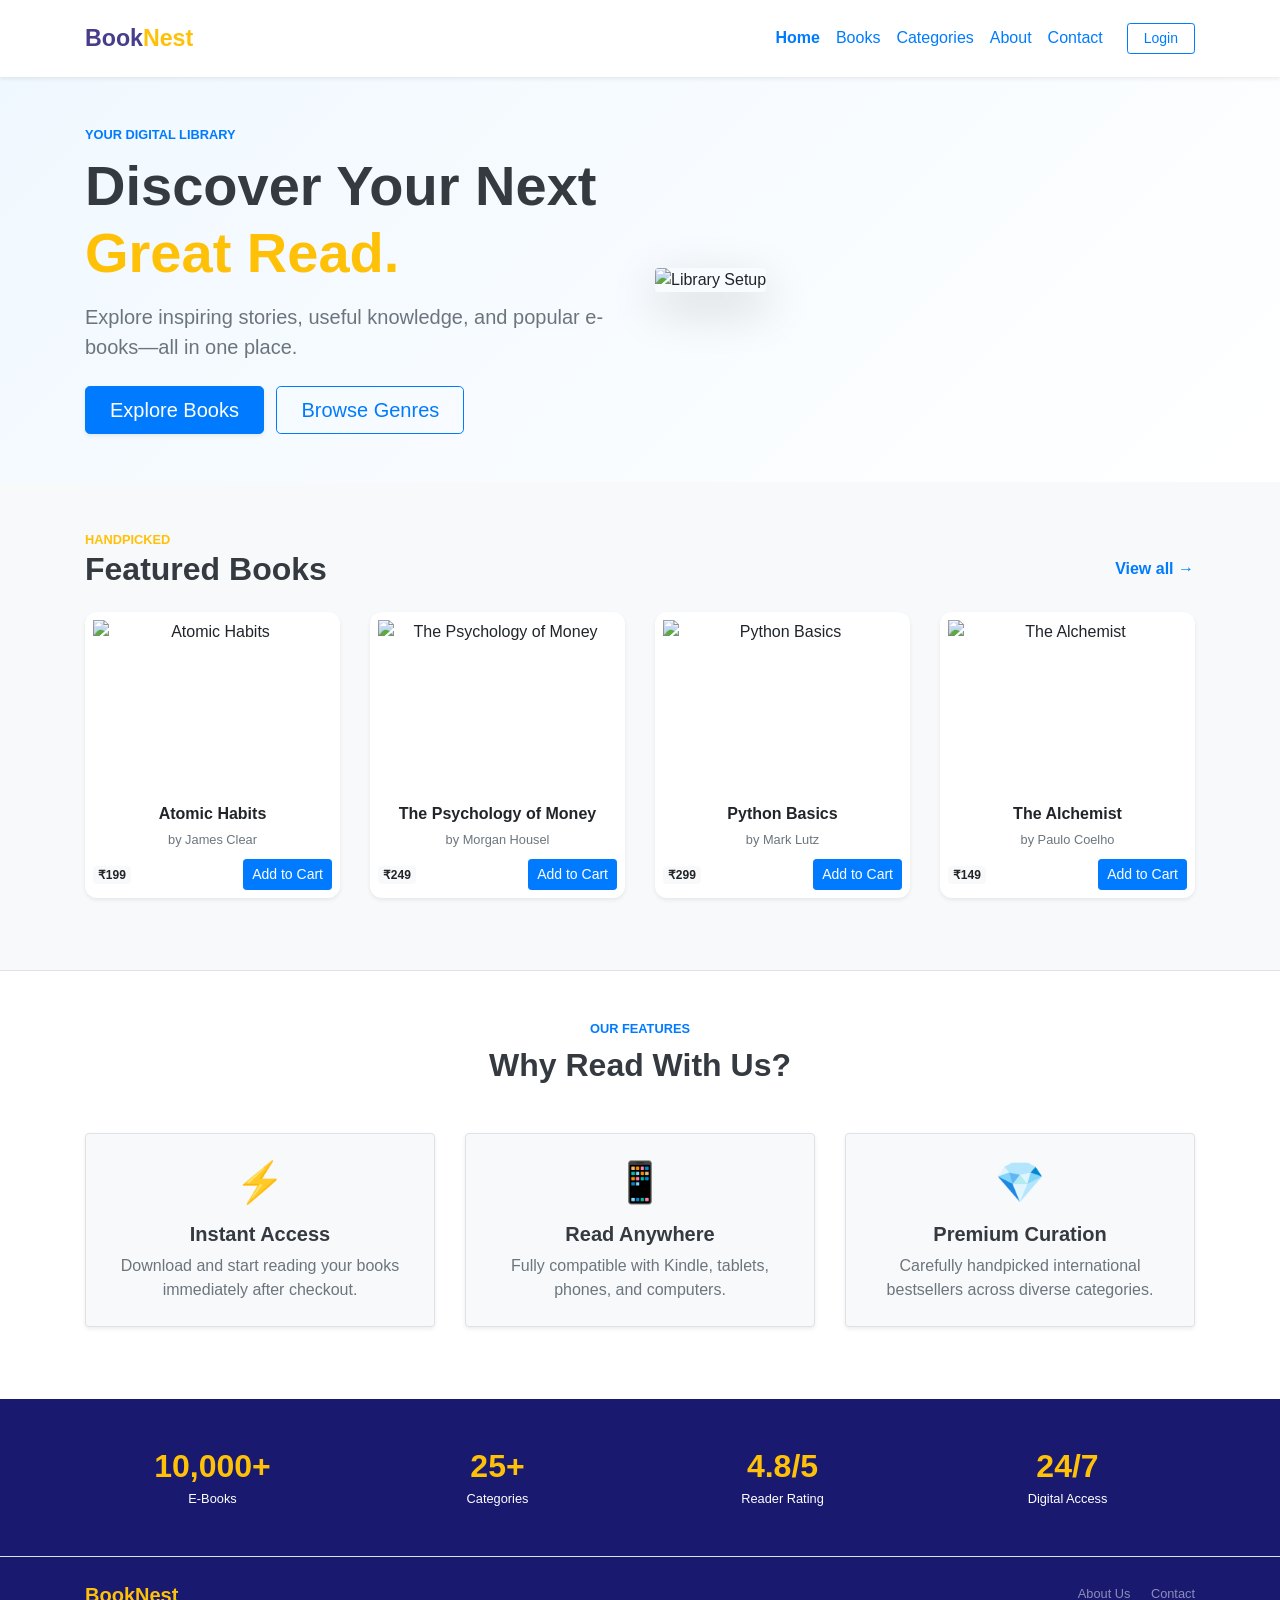
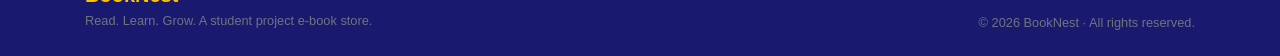
==== commit 87f5ca41: "style: update site-wide navigation and footer UI components for a polished design" ====
--- a/index.html
+++ b/index.html
@@ -121,7 +121,7 @@
     </section>
 
     <!-- Footer -->
-    <footer class="py-4 bg-dark text-white border-top">
+    <footer class="py-4 border-top">
         <div class="container">
             <div class="row align-items-center">
                 <div class="col-md-6 text-center text-md-left mb-3 mb-md-0">
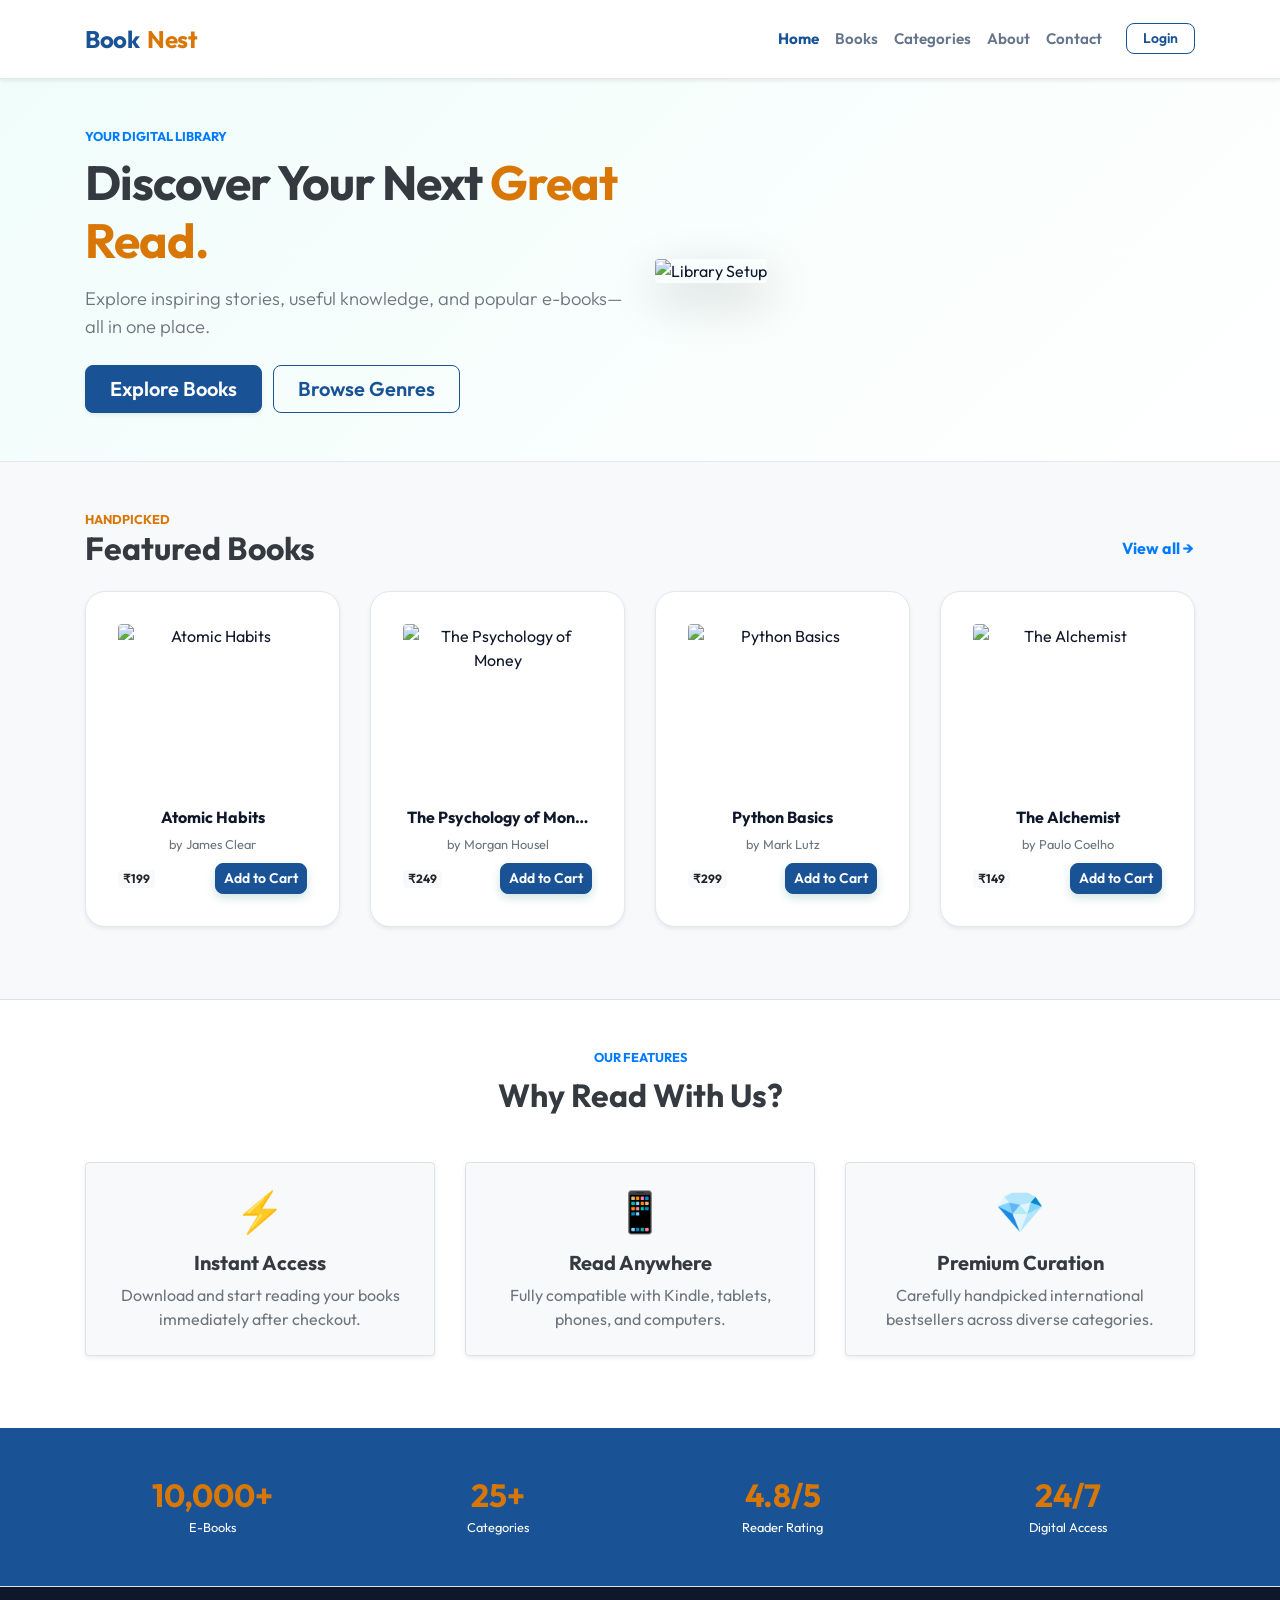
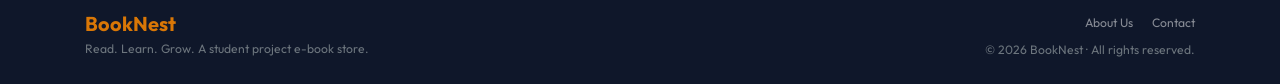
==== commit 6bae0fb8: "refactor: modernize UI with custom CSS, global script integration, and improved Bootstrap styling ac" ====
--- a/index.html
+++ b/index.html
@@ -7,6 +7,7 @@
     <title>Home | BookNest</title>
     <link href="bootstrap4.2.1/css/bootstrap.min.css" rel="stylesheet">
     <link href="css/style.css" rel="stylesheet">
+    <link rel="stylesheet" href="https://cdn.jsdelivr.net/npm/bootstrap-icons@1.11.3/font/bootstrap-icons.min.css">
 </head>
 <body class="bg-light">
     <!-- Navbar -->
--- a/css/style.css
+++ b/css/style.css
@@ -0,0 +1,68 @@
+@import url('https://fonts.googleapis.com/css2?family=Outfit:wght@300;400;600;700;800&display=swap');
+
+/* Professional Palette: Teal & Amber (No Bold Blue) */
+:root {
+  --primary: #195396;      /* Deep Teal primary brand color */
+  --accent: #d97706;       /* Warm Amber/Gold accent color */
+  --bg-light: #f8fafc;     /* Soft slate white page background */
+  --text-dark: #0f172a;    /* Slate dark text color for contrast */
+  --border-light: #e2e8f0; /* Light slate border divider line */
+}
+
+/* Base Body setting with sticky footer flex support */
+body { font-family: 'Outfit', sans-serif; background: var(--bg-light); color: var(--text-dark); min-height: 100vh; display: flex; flex-direction: column; }
+
+/* Navigation bar shadows, padding and border boundaries */
+.navbar { box-shadow: 0 4px 12px rgba(15, 23, 42, 0.03); background: #ffffff !important; border-bottom: 1px solid var(--border-light); padding: 15px 0; }
+.navbar-brand { font-weight: 800; font-size: 1.5rem; letter-spacing: -0.5px; color: var(--primary) !important; display: flex; align-items: center; gap: 8px; }
+
+/* Navigation Link text hover colors */
+.nav-link { font-weight: 600; color: #64748b !important; transition: color 0.2s ease; font-size: 0.95rem; }
+.nav-link:hover, .nav-link.active { color: var(--primary) !important; }
+
+/* Buttons style overrides for main primary button actions */
+.btn-primary { background-color: var(--primary) !important; border-color: var(--primary) !important; border-radius: 8px; font-weight: 600; transition: all 0.25s ease; box-shadow: 0 4px 10px rgba(15, 118, 110, 0.2); }
+.btn-primary:hover { background-color: #0d5a54 !important; border-color: #0d5a54 !important; transform: translateY(-2px); box-shadow: 0 6px 15px rgba(15, 118, 110, 0.35); }
+
+/* Buttons style overrides for secondary/outline buttons */
+.btn-outline-primary { color: var(--primary) !important; border-color: var(--primary) !important; border-radius: 8px; font-weight: 600; transition: all 0.25s ease; }
+.btn-outline-primary:hover { background-color: var(--primary) !important; color: #ffffff !important; transform: translateY(-2px); }
+
+/* Buttons style overrides for warm warnings and accent CTA buttons */
+.btn-warning { background-color: var(--accent) !important; border-color: var(--accent) !important; color: #ffffff !important; font-weight: 600; border-radius: 8px; transition: all 0.25s ease; }
+.btn-warning:hover { background-color: #b45309 !important; border-color: #b45309 !important; transform: translateY(-2px); }
+.text-warning { color: var(--accent) !important; }
+
+/* Home page hero layout gradient background and headings */
+.hero { background: linear-gradient(135deg, #f0fdfa, #ffffff); padding: 100px 0; border-bottom: 1px solid var(--border-light); }
+.hero h1 { font-size: 3rem; font-weight: 800; letter-spacing: -1px; color: var(--primary); line-height: 1.2; }
+.hero h1 span { color: var(--accent); }
+.hero p { font-size: 1.15rem; color: #64748b; max-width: 600px; margin: 0 auto; }
+
+/* Page Banner containing the full-width background photo cover */
+.page-banner { background-size: cover; background-position: center; position: relative; padding: 80px 0; }
+.page-banner::before { content: ""; position: absolute; top: 0; left: 0; right: 0; bottom: 0; background: rgba(15, 23, 42, 0.7); z-index: 1; }
+.page-banner .container { position: relative; z-index: 2; }
+
+/* Eyebrow and Section headings */
+.eyebrow { font-size: 12px; font-weight: 800; color: var(--accent); letter-spacing: 2px; text-transform: uppercase; margin-bottom: 10px; }
+.section-title { font-size: 2.2rem; font-weight: 800; color: var(--primary); letter-spacing: -0.5px; }
+
+/* Cards (Book listings, Categories, and Forms layout grids) */
+.card, .form-card, .category-card { background: #ffffff; border-radius: 20px !important; border: 1px solid var(--border-light) !important; box-shadow: 0 8px 30px rgba(15, 23, 42, 0.02); transition: all 0.3s cubic-bezier(0.25, 0.8, 0.25, 1); padding: 24px; }
+.card:hover, .category-card:hover { transform: translateY(-8px); box-shadow: 0 16px 40px rgba(15, 118, 110, 0.08); border-color: #cbd5e1 !important; text-decoration: none; }
+.card-img-top { border-radius: 12px; }
+
+/* Custom Form inputs styling */
+.form-control, .form-select { border-radius: 10px; border: 1px solid #cbd5e1; padding: 12px 16px; height: auto; font-size: 0.95rem; transition: all 0.2s ease; }
+.form-control:focus, .form-select:focus { border-color: var(--primary); box-shadow: 0 0 0 3px rgba(15, 118, 110, 0.15); }
+
+/* Home Page Numeric Statistics band highlights */
+.stat-strip { background: var(--primary); color: #ffffff; padding: 60px 0; }
+.stat-number { font-size: 2.5rem; font-weight: 800; color: var(--accent); }
+
+/* Footer layout theme styles */
+footer { background: #0f172a; color: #94a3b8; padding: 40px 0; margin-top: auto; font-size: 0.95rem; }
+footer h5 { color: #ffffff; font-weight: 700; }
+footer a { transition: color 0.2s ease; }
+footer a:hover { color: var(--accent) !important; text-decoration: none; }
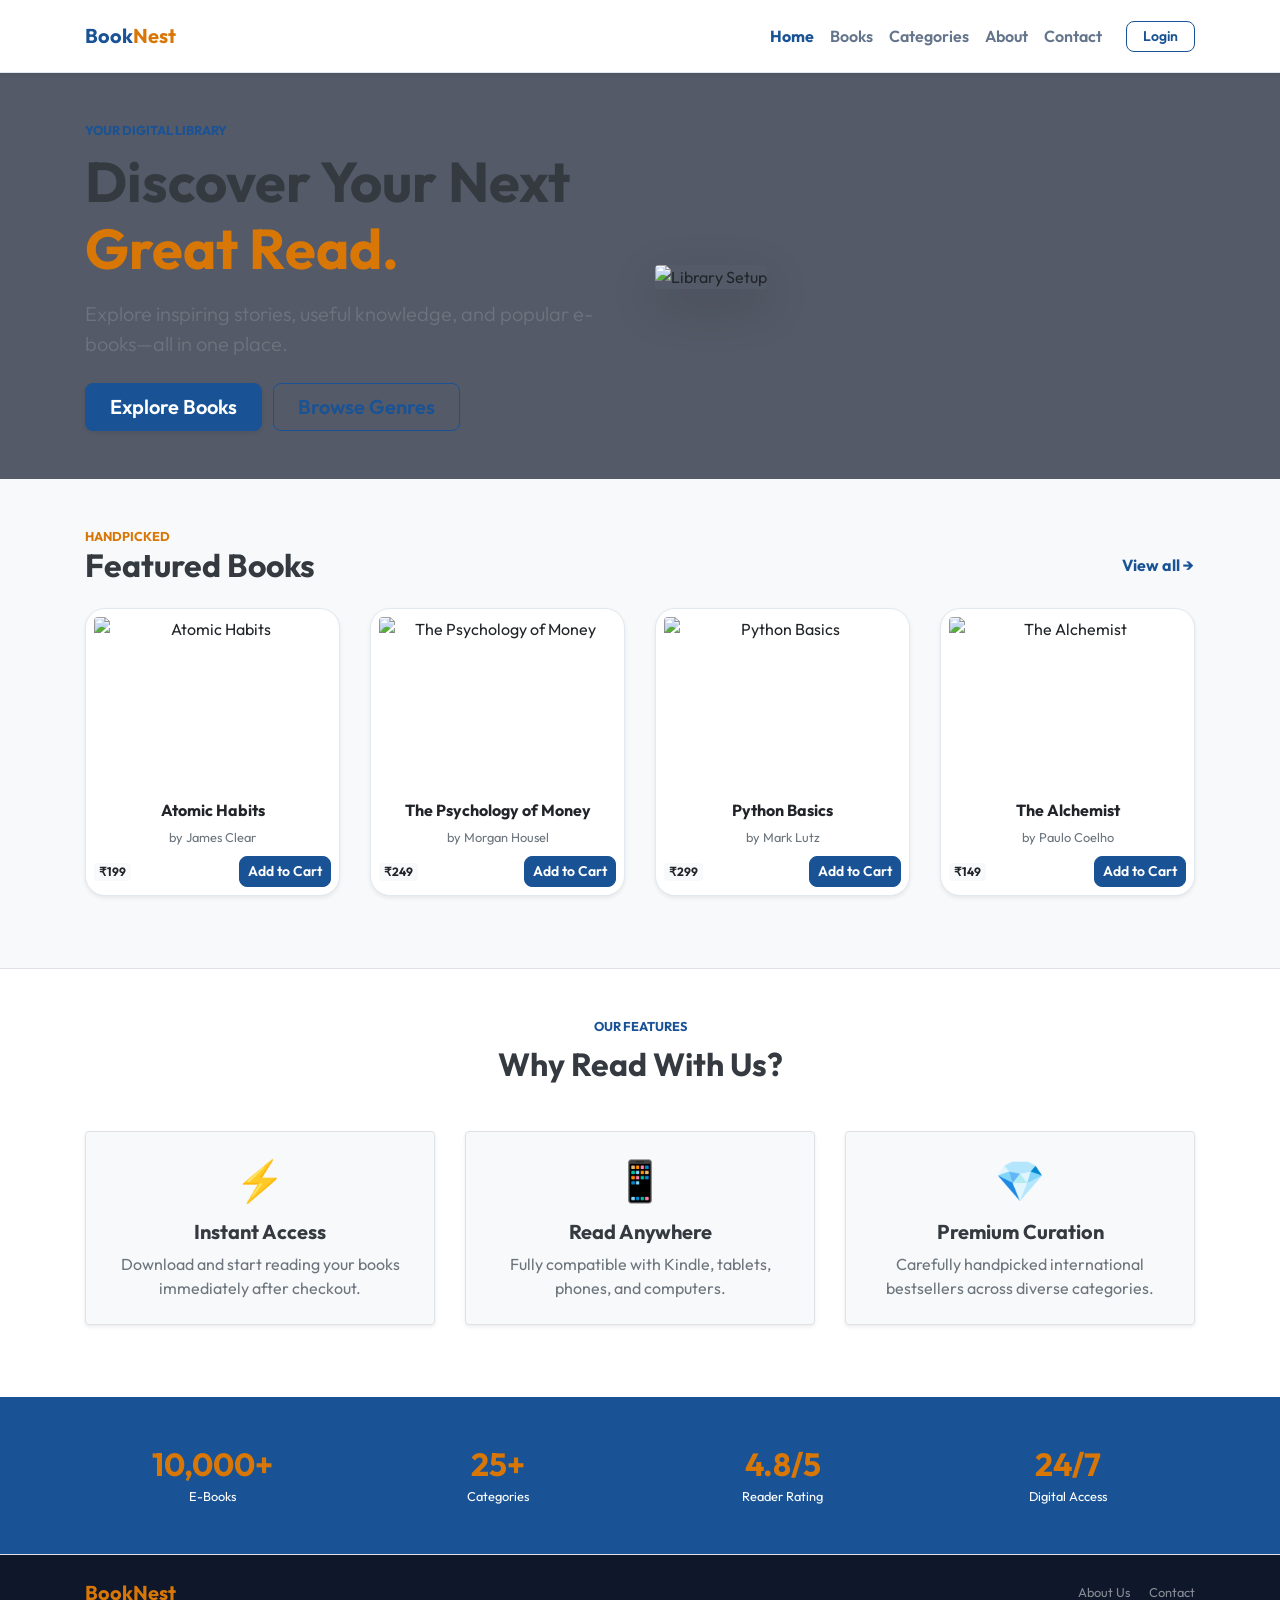
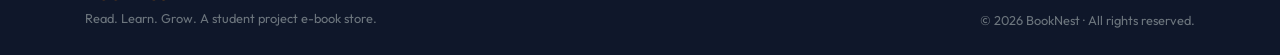
==== commit 164700cf: "feat: implement custom brand stylesheet and update UI components, including registration form cleanu" ====
--- a/index.html
+++ b/index.html
@@ -1,6 +1,7 @@
 <!doctype html>
 <!-- BookNest - Home Page (index.html) - Structured with Bootstrap 4.2.1 -->
 <html lang="en">
+
 <head>
     <meta charset="utf-8">
     <meta name="viewport" content="width=device-width, initial-scale=1">
@@ -9,22 +10,26 @@
     <link href="css/style.css" rel="stylesheet">
     <link rel="stylesheet" href="https://cdn.jsdelivr.net/npm/bootstrap-icons@1.11.3/font/bootstrap-icons.min.css">
 </head>
+
 <body class="bg-light">
     <!-- Navbar -->
     <nav class="navbar navbar-expand-lg bg-white sticky-top shadow-sm py-3">
         <div class="container">
-            <a class="navbar-brand text-primary font-weight-bold" href="index.html">Book<span class="text-warning">Nest</span></a>
+            <a class="navbar-brand text-primary font-weight-bold" href="index.html">Book<span
+                    class="text-warning">Nest</span></a>
             <button class="navbar-toggler navbar-light" type="button" data-toggle="collapse" data-target="#nav">
                 <span class="navbar-toggler-icon"></span>
             </button>
             <div class="collapse navbar-collapse" id="nav">
                 <ul class="navbar-nav ml-auto align-items-center">
-                    <li class="nav-item"><a class="nav-link active font-weight-bold text-primary" href="index.html">Home</a></li>
+                    <li class="nav-item"><a class="nav-link active font-weight-bold text-primary"
+                            href="index.html">Home</a></li>
                     <li class="nav-item"><a class="nav-link" href="books.html">Books</a></li>
                     <li class="nav-item"><a class="nav-link" href="categories.html">Categories</a></li>
                     <li class="nav-item"><a class="nav-link" href="about.html">About</a></li>
                     <li class="nav-item"><a class="nav-link" href="contact.html">Contact</a></li>
-                    <li class="nav-item"><a class="btn btn-outline-primary btn-sm px-3 ml-lg-3" href="login.html">Login</a></li>
+                    <li class="nav-item"><a class="btn btn-outline-primary btn-sm px-3 ml-lg-3"
+                            href="login.html">Login</a></li>
                 </ul>
             </div>
         </div>
@@ -36,13 +41,16 @@
             <div class="row align-items-center">
                 <div class="col-md-6 mb-4 mb-md-0">
                     <div class="text-uppercase text-primary small font-weight-bold mb-2">Your Digital Library</div>
-                    <h1 class="display-4 font-weight-bold mb-3 text-dark">Discover Your Next <span class="text-warning">Great Read.</span></h1>
-                    <p class="lead text-muted mb-4">Explore inspiring stories, useful knowledge, and popular e-books—all in one place.</p>
+                    <h1 class="display-4 font-weight-bold mb-3 text-dark">Discover Your Next <span
+                            class="text-warning">Great Read.</span></h1>
+                    <p class="lead text-muted mb-4">Explore inspiring stories, useful knowledge, and popular e-books—all
+                        in one place.</p>
                     <a href="books.html" class="btn btn-primary btn-lg px-4 mr-2 shadow-sm">Explore Books</a>
                     <a href="categories.html" class="btn btn-outline-primary btn-lg px-4">Browse Genres</a>
                 </div>
                 <div class="col-md-6 d-none d-md-block">
-                    <img src="https://images.unsplash.com/photo-1524995997946-a1c2e315a42f?q=80&w=600&auto=format&fit=crop" class="img-fluid rounded shadow-lg" alt="Library Setup">
+                    <img src="https://images.unsplash.com/photo-1524995997946-a1c2e315a42f?q=80&w=600&auto=format&fit=crop"
+                        class="img-fluid rounded shadow-lg" alt="Library Setup">
                 </div>
             </div>
         </div>
@@ -90,7 +98,8 @@
                     <div class="p-4 border rounded shadow-sm bg-light h-100">
                         <div class="h1 text-primary mb-3">💎</div>
                         <h5 class="font-weight-bold text-dark">Premium Curation</h5>
-                        <p class="text-muted mb-0">Carefully handpicked international bestsellers across diverse categories.</p>
+                        <p class="text-muted mb-0">Carefully handpicked international bestsellers across diverse
+                            categories.</p>
                     </div>
                 </div>
             </div>
@@ -142,4 +151,5 @@
     <script src="bootstrap4.2.1/js/bootstrap.bundle.min.js"></script>
     <script src="js/script.js"></script>
 </body>
-</html>
+
+</html>
--- a/css/style.css
+++ b/css/style.css
@@ -1,68 +1,128 @@
 @import url('https://fonts.googleapis.com/css2?family=Outfit:wght@300;400;600;700;800&display=swap');
 
-/* Professional Palette: Teal & Amber (No Bold Blue) */
+/* Color variables mapping the Teal and Amber brand colors */
 :root {
-  --primary: #195396;      /* Deep Teal primary brand color */
-  --accent: #d97706;       /* Warm Amber/Gold accent color */
-  --bg-light: #f8fafc;     /* Soft slate white page background */
-  --text-dark: #0f172a;    /* Slate dark text color for contrast */
-  --border-light: #e2e8f0; /* Light slate border divider line */
+  --primary: #195396;      /* Navy Blue Primary */
+  --accent: #d97706;       /* Warm Gold Accent */
 }
 
-/* Base Body setting with sticky footer flex support */
-body { font-family: 'Outfit', sans-serif; background: var(--bg-light); color: var(--text-dark); min-height: 100vh; display: flex; flex-direction: column; }
+/* Document body styling with sticky footer support */
+body {
+  font-family: 'Outfit', sans-serif;
+  background: #f8fafc;
+  min-height: 100vh;
+  display: flex;
+  flex-direction: column;
+}
 
-/* Navigation bar shadows, padding and border boundaries */
-.navbar { box-shadow: 0 4px 12px rgba(15, 23, 42, 0.03); background: #ffffff !important; border-bottom: 1px solid var(--border-light); padding: 15px 0; }
-.navbar-brand { font-weight: 800; font-size: 1.5rem; letter-spacing: -0.5px; color: var(--primary) !important; display: flex; align-items: center; gap: 8px; }
-
-/* Navigation Link text hover colors */
-.nav-link { font-weight: 600; color: #64748b !important; transition: color 0.2s ease; font-size: 0.95rem; }
+/* Nav brand and items styles */
+.navbar { border-bottom: 1px solid #e2e8f0; }
+.navbar-brand { font-weight: 800; color: var(--primary) !important; }
+.nav-link { font-weight: 600; color: #64748b !important; }
 .nav-link:hover, .nav-link.active { color: var(--primary) !important; }
 
-/* Buttons style overrides for main primary button actions */
-.btn-primary { background-color: var(--primary) !important; border-color: var(--primary) !important; border-radius: 8px; font-weight: 600; transition: all 0.25s ease; box-shadow: 0 4px 10px rgba(15, 118, 110, 0.2); }
-.btn-primary:hover { background-color: #0d5a54 !important; border-color: #0d5a54 !important; transform: translateY(-2px); box-shadow: 0 6px 15px rgba(15, 118, 110, 0.35); }
-
-/* Buttons style overrides for secondary/outline buttons */
-.btn-outline-primary { color: var(--primary) !important; border-color: var(--primary) !important; border-radius: 8px; font-weight: 600; transition: all 0.25s ease; }
-.btn-outline-primary:hover { background-color: var(--primary) !important; color: #ffffff !important; transform: translateY(-2px); }
-
-/* Buttons style overrides for warm warnings and accent CTA buttons */
-.btn-warning { background-color: var(--accent) !important; border-color: var(--accent) !important; color: #ffffff !important; font-weight: 600; border-radius: 8px; transition: all 0.25s ease; }
-.btn-warning:hover { background-color: #b45309 !important; border-color: #b45309 !important; transform: translateY(-2px); }
+/* Text Utility overrides */
+.text-primary { color: var(--primary) !important; }
 .text-warning { color: var(--accent) !important; }
 
-/* Home page hero layout gradient background and headings */
-.hero { background: linear-gradient(135deg, #f0fdfa, #ffffff); padding: 100px 0; border-bottom: 1px solid var(--border-light); }
-.hero h1 { font-size: 3rem; font-weight: 800; letter-spacing: -1px; color: var(--primary); line-height: 1.2; }
-.hero h1 span { color: var(--accent); }
-.hero p { font-size: 1.15rem; color: #64748b; max-width: 600px; margin: 0 auto; }
+/* Primary CTA Action Button overrides */
+.btn-primary {
+  background-color: var(--primary) !important;
+  border-color: var(--primary) !important;
+  font-weight: 600;
+  border-radius: 8px;
+}
+.btn-primary:hover {
+  background-color: #123e72 !important;
+  border-color: #123e72 !important;
+}
 
-/* Page Banner containing the full-width background photo cover */
-.page-banner { background-size: cover; background-position: center; position: relative; padding: 80px 0; }
-.page-banner::before { content: ""; position: absolute; top: 0; left: 0; right: 0; bottom: 0; background: rgba(15, 23, 42, 0.7); z-index: 1; }
-.page-banner .container { position: relative; z-index: 2; }
+/* Outline CTA Button overrides */
+.btn-outline-primary {
+  color: var(--primary) !important;
+  border-color: var(--primary) !important;
+  font-weight: 600;
+  border-radius: 8px;
+}
+.btn-outline-primary:hover {
+  background-color: var(--primary) !important;
+  color: #ffffff !important;
+}
 
-/* Eyebrow and Section headings */
+/* Warm Warning Action Button overrides */
+.btn-warning {
+  background-color: var(--accent) !important;
+  border-color: var(--accent) !important;
+  color: #ffffff !important;
+  font-weight: 600;
+  border-radius: 8px;
+}
+.btn-warning:hover {
+  background-color: #b45309 !important;
+  border-color: #b45309 !important;
+}
+
+/* Banner containers overlay text backgrounds */
+.hero, .page-banner {
+  background-size: cover;
+  background-position: center;
+  position: relative;
+  padding: 80px 0;
+}
+.hero::before, .page-banner::before {
+  content: "";
+  position: absolute;
+  top: 0; left: 0; right: 0; bottom: 0;
+  background: rgba(15, 23, 42, 0.7);
+  z-index: 1;
+}
+.hero .container, .page-banner .container {
+  position: relative;
+  z-index: 2;
+}
+
+/* Section titles and small eyebrow subheaders */
 .eyebrow { font-size: 12px; font-weight: 800; color: var(--accent); letter-spacing: 2px; text-transform: uppercase; margin-bottom: 10px; }
-.section-title { font-size: 2.2rem; font-weight: 800; color: var(--primary); letter-spacing: -0.5px; }
 
-/* Cards (Book listings, Categories, and Forms layout grids) */
-.card, .form-card, .category-card { background: #ffffff; border-radius: 20px !important; border: 1px solid var(--border-light) !important; box-shadow: 0 8px 30px rgba(15, 23, 42, 0.02); transition: all 0.3s cubic-bezier(0.25, 0.8, 0.25, 1); padding: 24px; }
-.card:hover, .category-card:hover { transform: translateY(-8px); box-shadow: 0 16px 40px rgba(15, 118, 110, 0.08); border-color: #cbd5e1 !important; text-decoration: none; }
+/* Custom styled grids and card borders */
+.card, .form-card, .category-card {
+  background: #ffffff;
+  border-radius: 20px !important;
+  border: 1px solid #e2e8f0 !important;
+  box-shadow: 0 8px 30px rgba(15, 23, 42, 0.02);
+  transition: all 0.25s ease;
+}
+.card:hover, .category-card:hover {
+  transform: translateY(-5px);
+  box-shadow: 0 12px 30px rgba(25, 83, 150, 0.08);
+  border-color: #cbd5e1 !important;
+  text-decoration: none;
+}
 .card-img-top { border-radius: 12px; }
 
-/* Custom Form inputs styling */
-.form-control, .form-select { border-radius: 10px; border: 1px solid #cbd5e1; padding: 12px 16px; height: auto; font-size: 0.95rem; transition: all 0.2s ease; }
-.form-control:focus, .form-select:focus { border-color: var(--primary); box-shadow: 0 0 0 3px rgba(15, 118, 110, 0.15); }
+/* Form inputs border adjustments */
+.form-control, .form-select {
+  border-radius: 10px;
+  border: 1px solid #cbd5e1;
+  padding: 12px 16px;
+  height: auto;
+}
+.form-control:focus, .form-select:focus {
+  border-color: var(--primary);
+  box-shadow: 0 0 0 3px rgba(25, 83, 150, 0.15);
+}
 
-/* Home Page Numeric Statistics band highlights */
+/* Statistics strip values highlights */
 .stat-strip { background: var(--primary); color: #ffffff; padding: 60px 0; }
 .stat-number { font-size: 2.5rem; font-weight: 800; color: var(--accent); }
 
-/* Footer layout theme styles */
-footer { background: #0f172a; color: #94a3b8; padding: 40px 0; margin-top: auto; font-size: 0.95rem; }
+/* Sticky bottom footer dark styling */
+footer {
+  background: #0f172a;
+  color: #94a3b8;
+  padding: 40px 0;
+  margin-top: auto;
+}
 footer h5 { color: #ffffff; font-weight: 700; }
 footer a { transition: color 0.2s ease; }
 footer a:hover { color: var(--accent) !important; text-decoration: none; }
